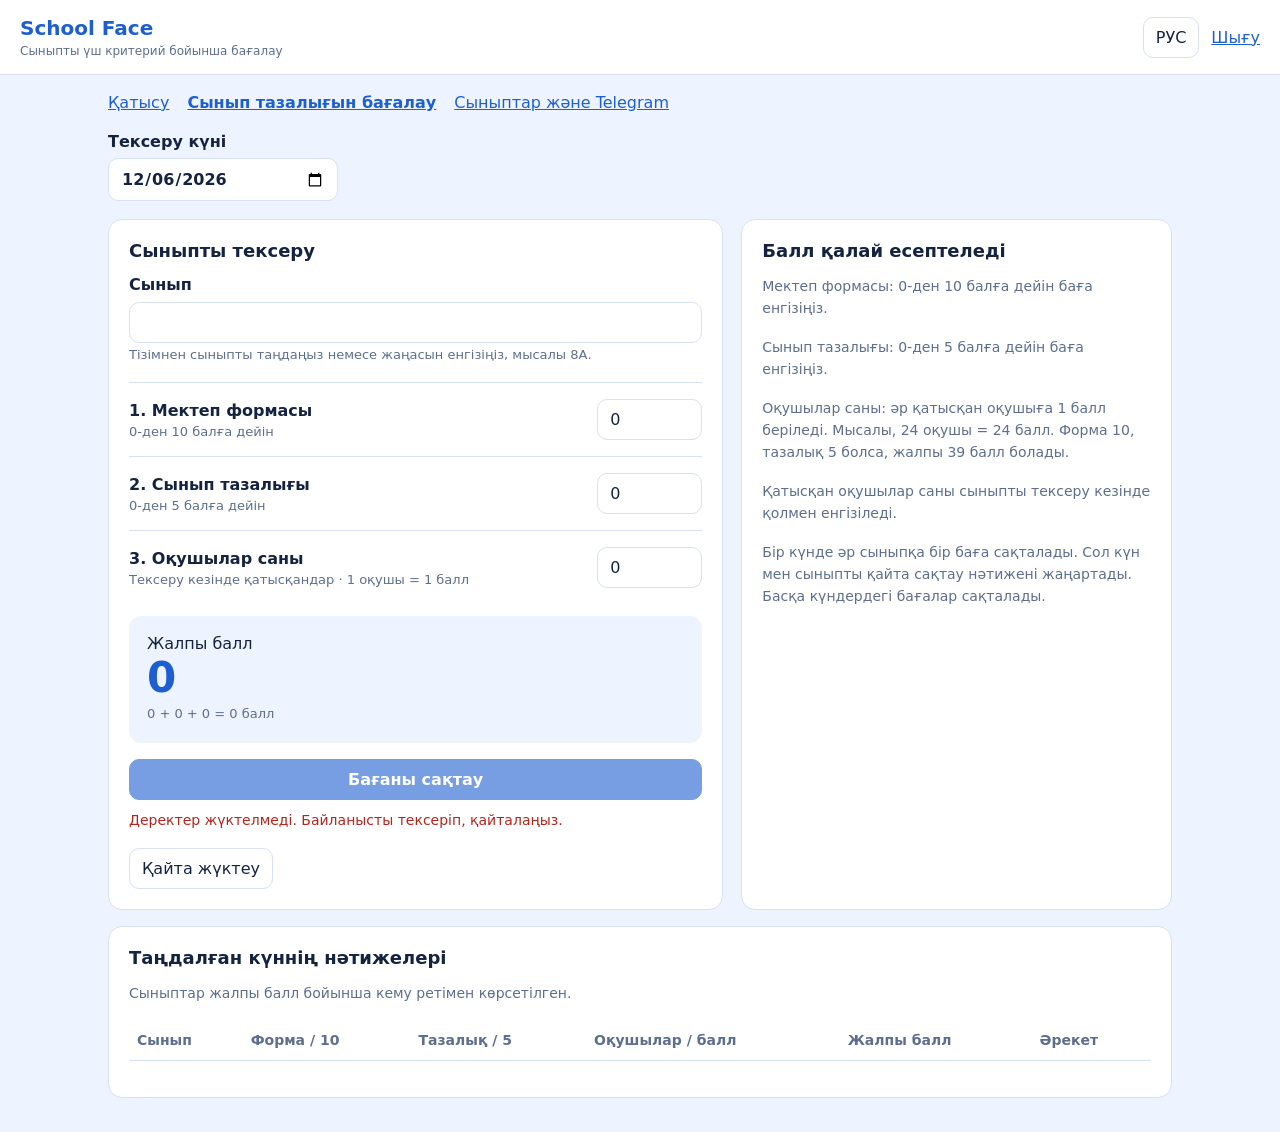
==== static/class-checks.html @ f8407c50 "Add files via upload" ====
<!doctype html>
<html lang="ru">
<head>
<meta charset="utf-8">
<meta name="viewport" content="width=device-width,initial-scale=1">
<title>School Face · Оценка класса</title>
<style>
:root{--bg:#eef4ff;--card:#fff;--ink:#14233f;--mute:#5d6f8c;--line:#d7e1f2;--blue:#1d5fd0;--good:#0b7a43;--bad:#b3261e}
@media(prefers-color-scheme:dark){:root{--bg:#0e1626;--card:#16223a;--ink:#e8eefb;--mute:#a6b6d1;--line:#344665;--blue:#8ab7ff;--good:#7ee2a8;--bad:#ff9c9c}}
*{box-sizing:border-box}body{margin:0;font-family:system-ui,Arial,sans-serif;background:var(--bg);color:var(--ink)}
header{display:flex;flex-wrap:wrap;gap:16px;align-items:center;justify-content:space-between;padding:16px 20px;background:var(--card);border-bottom:1px solid var(--line)}
h1{margin:0;font-size:20px;color:var(--blue)}h1 small{display:block;font-size:12px;color:var(--mute);font-weight:400;margin-top:4px}
main{max-width:1100px;margin:auto;padding:18px}nav{display:flex;gap:18px;flex-wrap:wrap;margin-bottom:20px}a{color:var(--blue)}[aria-current=page]{font-weight:700}
button,input{font:inherit}button{cursor:pointer}button:disabled{cursor:wait;opacity:.6}input,button{border:1px solid var(--line);border-radius:10px;padding:10px 12px;color:var(--ink);background:var(--card)}
input{width:100%}input:focus-visible,button:focus-visible,a:focus-visible{outline:3px solid var(--blue);outline-offset:3px}
.lang{margin-right:12px}.panel{background:var(--card);border:1px solid var(--line);border-radius:14px;padding:20px;margin-bottom:16px}
h2{font-size:18px;margin:0 0 14px}.muted,small{color:var(--mute)}.muted{font-size:14px;line-height:1.6;margin:8px 0 16px}
.date{display:block;max-width:230px;margin-bottom:18px}.date input{margin-top:7px}.grid{display:grid;grid-template-columns:minmax(0,1fr) minmax(240px,.7fr);gap:18px}
fieldset{padding:0;border:0;margin:0;min-width:0}label{display:block;font-weight:600}label small{display:block;font-weight:400;font-size:13px;margin-top:4px}
.class-label{margin-bottom:20px}.class-label input{margin-top:8px}.criterion{display:grid;grid-template-columns:1fr 105px;gap:14px;align-items:center;padding:16px 0;border-top:1px solid var(--line)}
.total{background:var(--bg);border-radius:12px;padding:18px;margin:12px 0 16px}.total output{display:block;font-size:42px;font-weight:750;color:var(--blue)}.total p{margin:4px 0;font-size:13px;color:var(--mute)}
.primary{background:#1d5fd0;color:#fff;border-color:#1d5fd0;width:100%;font-weight:600}.status{min-height:24px;margin:12px 0;color:var(--good);font-size:14px}.status.error{color:var(--bad)}
.wrap{overflow-x:auto}table{width:100%;border-collapse:collapse;white-space:nowrap}th,td{text-align:left;border-bottom:1px solid var(--line);padding:12px 8px;font-size:14px}th{font-weight:600;color:var(--mute)}td strong{color:var(--blue)}.edit{padding:6px 10px}
@media(max-width:700px){.grid{grid-template-columns:1fr}header{padding:14px}main{padding:14px}.panel{padding:16px}.criterion{grid-template-columns:1fr 85px}}
</style>
</head>
<body>
<header><h1>School Face<small data-t="subtitle"></small></h1><div><button id="lang" class="lang" type="button"></button><a href="/logout" data-t="logout"></a></div></header>
<main>
  <nav aria-label="School Face"><a href="/" data-t="attendance"></a><a href="/class-checks" aria-current="page" data-t="page"></a><a href="/classes" data-t="classes_page"></a></nav>
  <label class="date" for="date"><span data-t="date"></span><input id="date" type="date" required></label>
  <div class="grid">
    <section class="panel">
      <h2 data-t="assessment"></h2>
      <form id="check-form">
        <fieldset id="fields" disabled>
          <label class="class-label" for="group"><span data-t="class"></span><input id="group" list="groups" maxlength="60" required autocomplete="off"><datalist id="groups"></datalist><small data-t="class_hint"></small></label>
          <div class="criterion"><label for="uniform"><span data-t="uniform"></span><small data-t="uniform_hint"></small></label><input id="uniform" type="number" min="0" max="10" step="1" value="0" required></div>
          <div class="criterion"><label for="cleanliness"><span data-t="cleanliness"></span><small data-t="cleanliness_hint"></small></label><input id="cleanliness" type="number" min="0" max="5" step="1" value="0" required></div>
          <div class="criterion"><label for="students"><span data-t="students"></span><small data-t="students_hint"></small></label><input id="students" type="number" min="0" max="1000" step="1" value="0" required></div>
          <div class="total"><span data-t="total"></span><output id="total" for="uniform cleanliness students">0</output><p id="formula"></p></div>
          <button class="primary" id="save" type="submit" data-t="save"></button>
        </fieldset>
      </form>
      <p class="status" id="status" role="status" aria-live="polite"></p>
      <button id="retry" type="button" data-t="retry" hidden></button>
    </section>
    <aside class="panel">
      <h2 data-t="rules"></h2>
      <p class="muted" data-t="rule1"></p><p class="muted" data-t="rule2"></p><p class="muted" data-t="rule3"></p>
      <p class="muted" data-t="manual"></p><p class="muted" data-t="overwrite"></p>
    </aside>
  </div>
  <section class="panel">
    <h2 data-t="results"></h2><p class="muted" data-t="ranking"></p>
    <div class="wrap"><table><thead><tr><th data-t="class"></th><th data-t="uniform_short"></th><th data-t="cleanliness_short"></th><th data-t="students_short"></th><th data-t="total"></th><th data-t="action"></th></tr></thead><tbody id="results"></tbody></table></div>
    <p class="muted" id="empty"></p>
  </section>
</main>
<script>
const T = {
  ru: {
    classes_page:'Классы и Telegram', subtitle:'Оценка класса по трём критериям', logout:'Выйти', attendance:'Присутствие', page:'Оценка чистоты класса',
    date:'Дата проверки', assessment:'Проверка класса', class:'Класс', class_hint:'Выберите класс из списка или введите новый, например 8А.',
    uniform:'1. Школьная форма', uniform_hint:'От 0 до 10 баллов', cleanliness:'2. Чистота класса', cleanliness_hint:'От 0 до 5 баллов',
    students:'3. Количество учеников', students_hint:'Присутствуют на проверке · 1 ученик = 1 балл',
    total:'Итого баллов', save:'Сохранить оценку', rules:'Как начисляются баллы',
    rule1:'Школьная форма: введите оценку от 0 до 10 баллов.', rule2:'Чистота класса: введите оценку от 0 до 5 баллов.',
    rule3:'Количество учеников: за каждого присутствующего начисляется 1 балл. Например, 24 ученика = 24 балла. При форме 10 и чистоте 5 итог составит 39 баллов.',
    manual:'Количество присутствующих вводится вручную во время проверки класса.',
    overwrite:'Одна оценка на класс за день. Повторное сохранение того же класса и даты обновит результат. Оценки за другие даты сохраняются.',
    results:'Результаты за выбранный день', ranking:'Классы отсортированы по сумме баллов: от большей к меньшей.',
    uniform_short:'Форма / 10', cleanliness_short:'Чистота / 5', students_short:'Ученики / баллы', action:'Действие', edit:'Изменить',
    empty:'За этот день оценок пока нет.', loading:'Загрузка…', saving:'Сохранение…', saved:'Оценка сохранена.',
    editing:'Загружена сохранённая оценка. Можно изменить и сохранить.', error:'Не удалось загрузить данные. Проверьте соединение и повторите.',
    save_error:'Не удалось сохранить оценку. Проверьте значения и соединение. Введённые данные остались в форме.', retry:'Повторить загрузку',
    group_error:'Введите название класса.', other:'ҚАЗ', points:'баллов',
  },
  kk: {
    classes_page:'Сыныптар және Telegram', subtitle:'Сыныпты үш критерий бойынша бағалау', logout:'Шығу', attendance:'Қатысу', page:'Сынып тазалығын бағалау',
    date:'Тексеру күні', assessment:'Сыныпты тексеру', class:'Сынып', class_hint:'Тізімнен сыныпты таңдаңыз немесе жаңасын енгізіңіз, мысалы 8А.',
    uniform:'1. Мектеп формасы', uniform_hint:'0-ден 10 балға дейін', cleanliness:'2. Сынып тазалығы', cleanliness_hint:'0-ден 5 балға дейін',
    students:'3. Оқушылар саны', students_hint:'Тексеру кезінде қатысқандар · 1 оқушы = 1 балл',
    total:'Жалпы балл', save:'Бағаны сақтау', rules:'Балл қалай есептеледі',
    rule1:'Мектеп формасы: 0-ден 10 балға дейін баға енгізіңіз.', rule2:'Сынып тазалығы: 0-ден 5 балға дейін баға енгізіңіз.',
    rule3:'Оқушылар саны: әр қатысқан оқушыға 1 балл беріледі. Мысалы, 24 оқушы = 24 балл. Форма 10, тазалық 5 болса, жалпы 39 балл болады.',
    manual:'Қатысқан оқушылар саны сыныпты тексеру кезінде қолмен енгізіледі.',
    overwrite:'Бір күнде әр сыныпқа бір баға сақталады. Сол күн мен сыныпты қайта сақтау нәтижені жаңартады. Басқа күндердегі бағалар сақталады.',
    results:'Таңдалған күннің нәтижелері', ranking:'Сыныптар жалпы балл бойынша кему ретімен көрсетілген.',
    uniform_short:'Форма / 10', cleanliness_short:'Тазалық / 5', students_short:'Оқушылар / балл', action:'Әрекет', edit:'Өзгерту',
    empty:'Бұл күнге әлі баға қойылмаған.', loading:'Жүктелуде…', saving:'Сақталуда…', saved:'Баға сақталды.',
    editing:'Сақталған баға жүктелді. Өзгертіп, қайта сақтауға болады.', error:'Деректер жүктелмеді. Байланысты тексеріп, қайталаңыз.',
    save_error:'Баға сақталмады. Мәндер мен байланысты тексеріңіз. Енгізілген деректер формада қалды.', retry:'Қайта жүктеу',
    group_error:'Сынып атауын енгізіңіз.', other:'РУС', points:'балл',
  }
};
const $ = id => document.getElementById(id);
let lang = 'kk', data = null, loadedDay = null, requestId = 0, message = '', messageError = false;
try { lang = localStorage.getItem('lang') === 'ru' ? 'ru' : 'kk'; } catch(e) {}
const t = key => T[lang][key];
function status(key, error=false) { message=key; messageError=error; $('status').textContent=key ? t(key) : ''; $('status').className='status'+(error?' error':''); }
function total() {
  const values = ['uniform','cleanliness','students'].map(id => Number($(id).value) || 0);
  $('total').value = values.reduce((a,b) => a+b,0);
  $('formula').textContent = values.join(' + ') + ' = ' + $('total').value + ' ' + t('points');
}
function cell(text) { const n=document.createElement('td'); n.textContent=text; return n; }
function renderResults() {
  $('results').replaceChildren();
  if (!data) { $('empty').textContent=''; return; }
  $('empty').textContent = data.checks.length ? '' : t('empty');
  data.checks.forEach(row => {
    const tr=document.createElement('tr'), score=cell(''), strong=document.createElement('strong');
    strong.textContent=row.total_score; score.append(strong);
    const action=cell(''), button=document.createElement('button'); button.type='button'; button.className='edit'; button.textContent=t('edit');
    button.addEventListener('click', () => { $('group').value=row.group_name; fill(row); status('editing'); $('group').focus(); });
    action.append(button);
    tr.append(cell(row.group_name),cell(row.uniform_score),cell(row.cleanliness_score),cell(row.student_count),score,action); $('results').append(tr);
  });
}
function applyLang() {
  document.documentElement.lang=lang; document.title='School Face · '+t('page');
  document.querySelectorAll('[data-t]').forEach(n => n.textContent=t(n.dataset.t));
  $('lang').textContent=t('other'); total(); renderResults(); status(message,messageError);
}
function fill(row) {
  $('uniform').value=row ? row.uniform_score : 0;
  $('cleanliness').value=row ? row.cleanliness_score : 0;
  $('students').value=row ? row.student_count : 0; total();
}
function selectGroup() {
  const row = data && data.checks.find(r => r.group_name === $('group').value.trim());
  fill(row); status(row ? 'editing' : '');
}
async function load() {
  const id=++requestId, day=$('date').value;
  loadedDay=null; data=null; $('fields').disabled=true; $('retry').hidden=true; renderResults(); status('loading');
  try {
    const r=await fetch('/api/class-checks?date='+encodeURIComponent(day),{cache:'no-store'});
    if (id!==requestId) return false;
    if (r.status===401) { location.href='/login'; return false; }
    if (!r.ok) throw Error('load');
    const result=await r.json(); if (id!==requestId) return false;
    data=result; loadedDay=day;
    $('groups').replaceChildren(...data.groups.map(g => new Option(g,g)));
    selectGroup(); renderResults(); $('fields').disabled=false; return true;
  } catch(e) {
    if(id===requestId) { status('error',true); $('retry').hidden=false; }
    return false;
  }
}
$('check-form').addEventListener('submit', async event => {
  event.preventDefault();
  if (!data || loadedDay!==$('date').value || !$('check-form').reportValidity()) return;
  if (!$('group').value.trim()) { status('group_error',true); $('group').focus(); return; }
  const payload={date:loadedDay,group:$('group').value.trim(),uniform_score:Number($('uniform').value),cleanliness_score:Number($('cleanliness').value),student_count:Number($('students').value)};
  $('fields').disabled=true; $('date').disabled=true; $('lang').disabled=true;
  document.querySelectorAll('.edit').forEach(n=>n.disabled=true); status('saving');
  try {
    const r=await fetch('/api/class-checks',{method:'POST',headers:{'Content-Type':'application/json','X-CSRF-Token':data.csrf_token},body:JSON.stringify(payload)});
    if(r.status===401) { location.href='/login'; return; }
    if(!r.ok) throw Error('save');
    // Keep the saved result visible even if a subsequent connection fails.
    const saved=await r.json();
    const row={day:payload.date,group_name:payload.group,uniform_score:payload.uniform_score,cleanliness_score:payload.cleanliness_score,student_count:payload.student_count,total_score:saved.total_score};
    data.checks=data.checks.filter(r=>r.group_name!==row.group_name); data.checks.push(row);
    data.checks.sort((a,b)=>b.total_score-a.total_score || a.group_name.localeCompare(b.group_name));
    if(!data.groups.includes(row.group_name)) { data.groups.push(row.group_name); $('groups').append(new Option(row.group_name,row.group_name)); }
    renderResults(); status('saved');
  } catch(e) { status('save_error',true); }
  finally { $('fields').disabled=false; $('date').disabled=false; $('lang').disabled=false; document.querySelectorAll('.edit').forEach(n=>n.disabled=false); }
});
['uniform','cleanliness','students'].forEach(id=>$(id).addEventListener('input',()=>{total();status('');}));
$('group').addEventListener('change',selectGroup);
$('date').addEventListener('change',load); $('retry').addEventListener('click',load);
$('lang').addEventListener('click',()=>{lang=lang==='ru'?'kk':'ru';try {localStorage.setItem('lang',lang);} catch(e) {} applyLang();});
$('date').value=new Date(Date.now()+5*3600e3).toISOString().slice(0,10);
applyLang(); load();
</script>
</body>
</html>
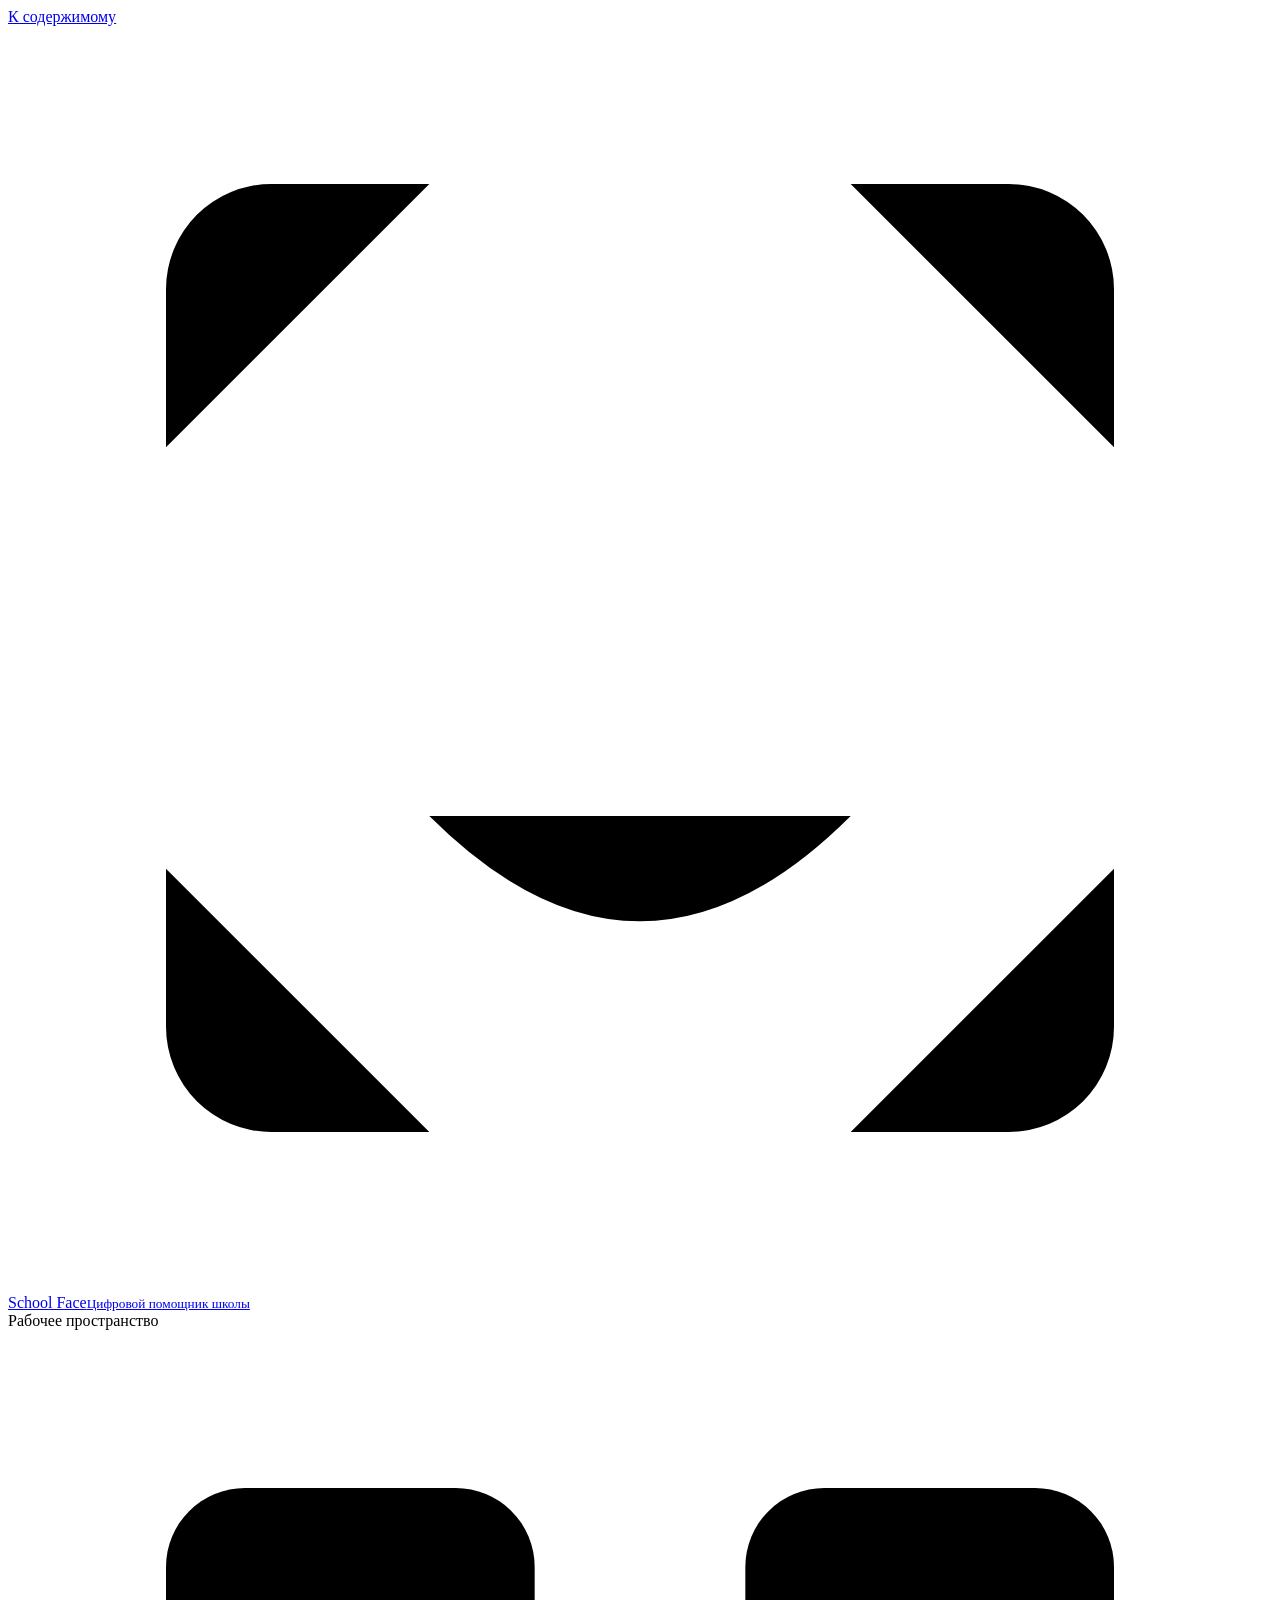
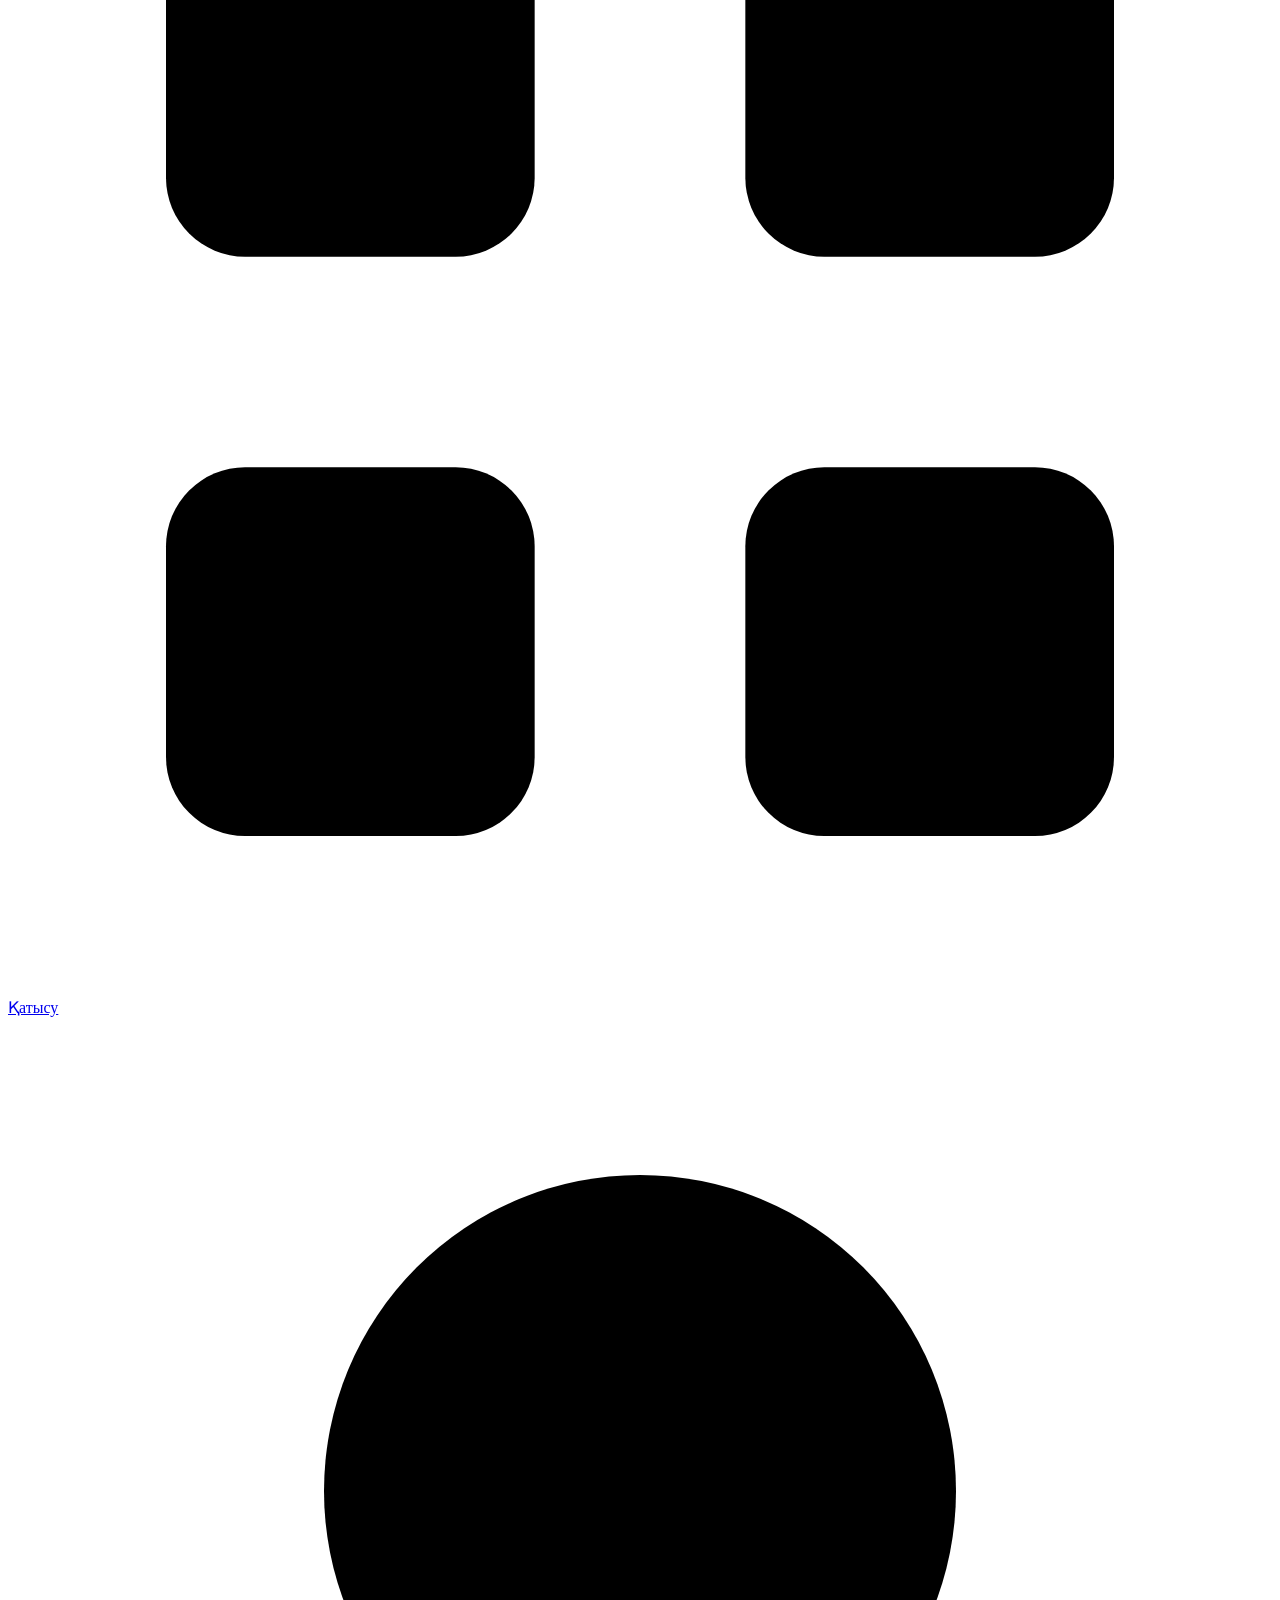
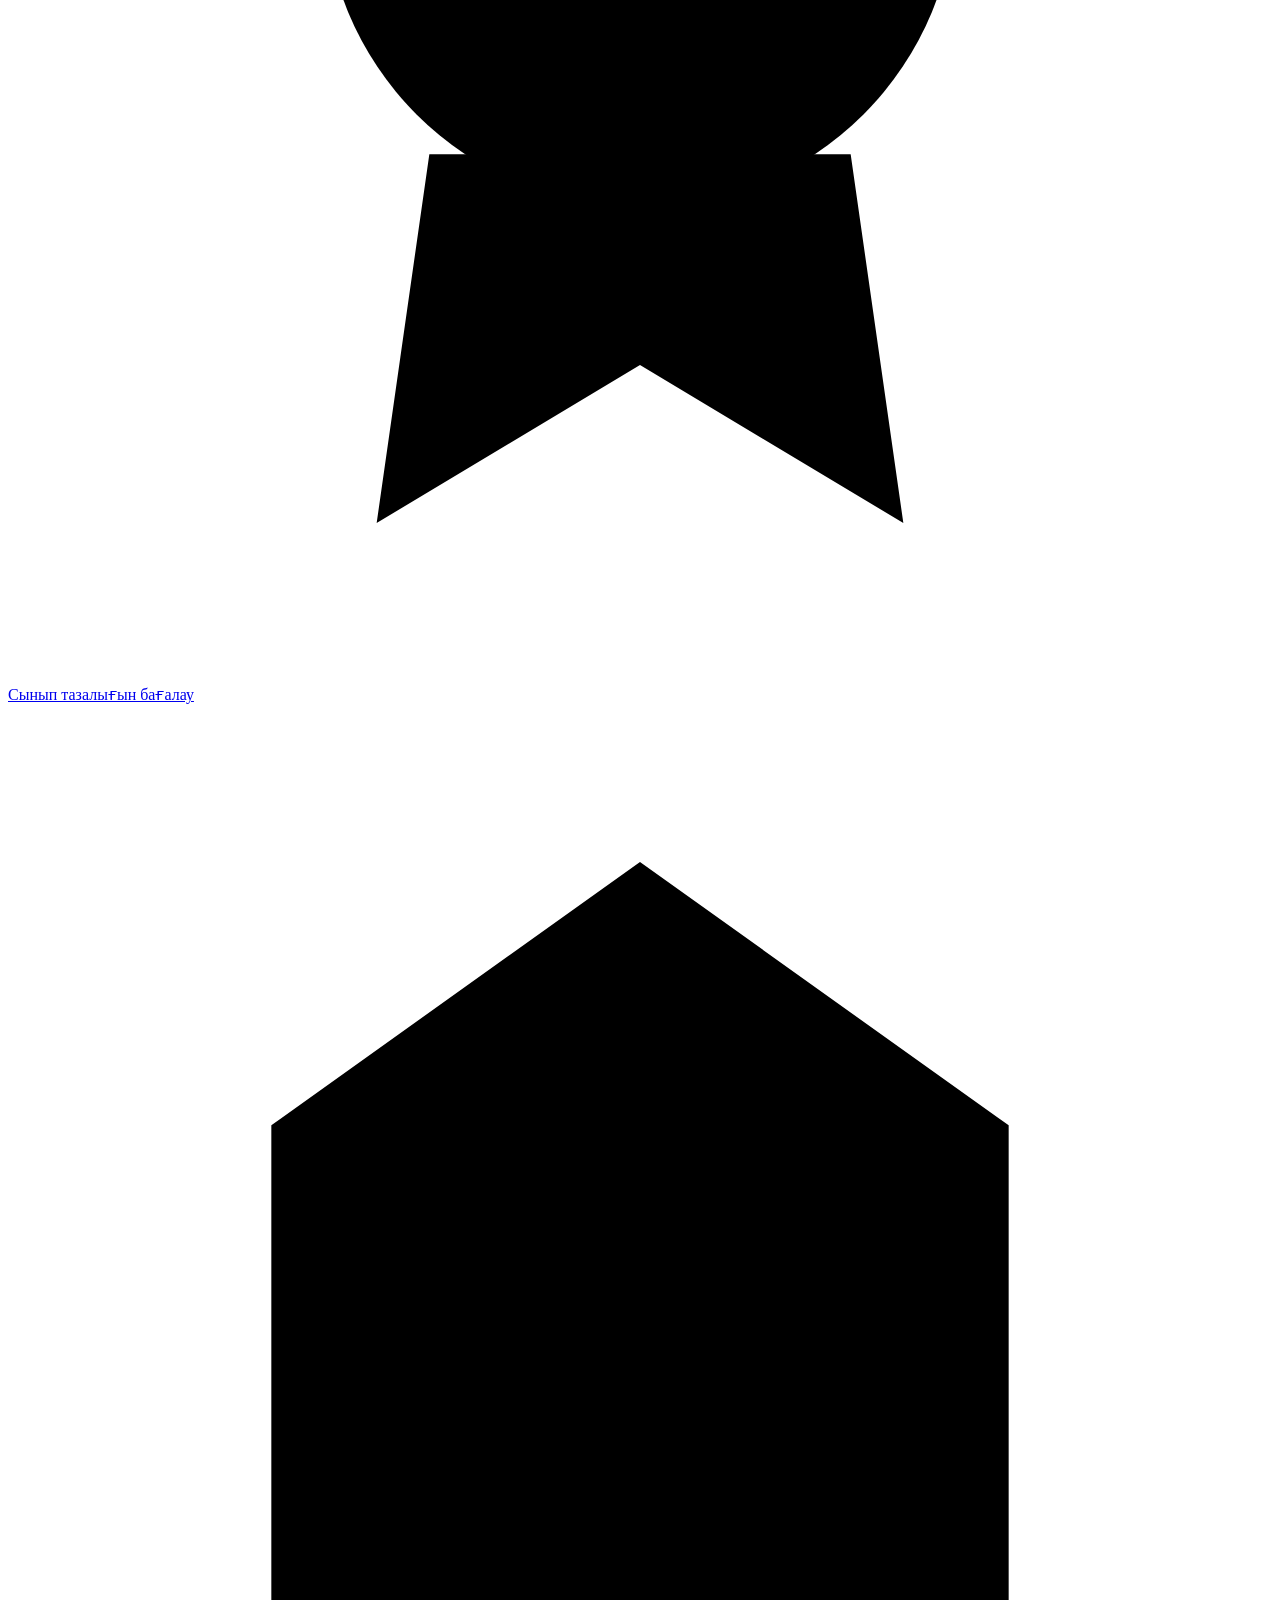
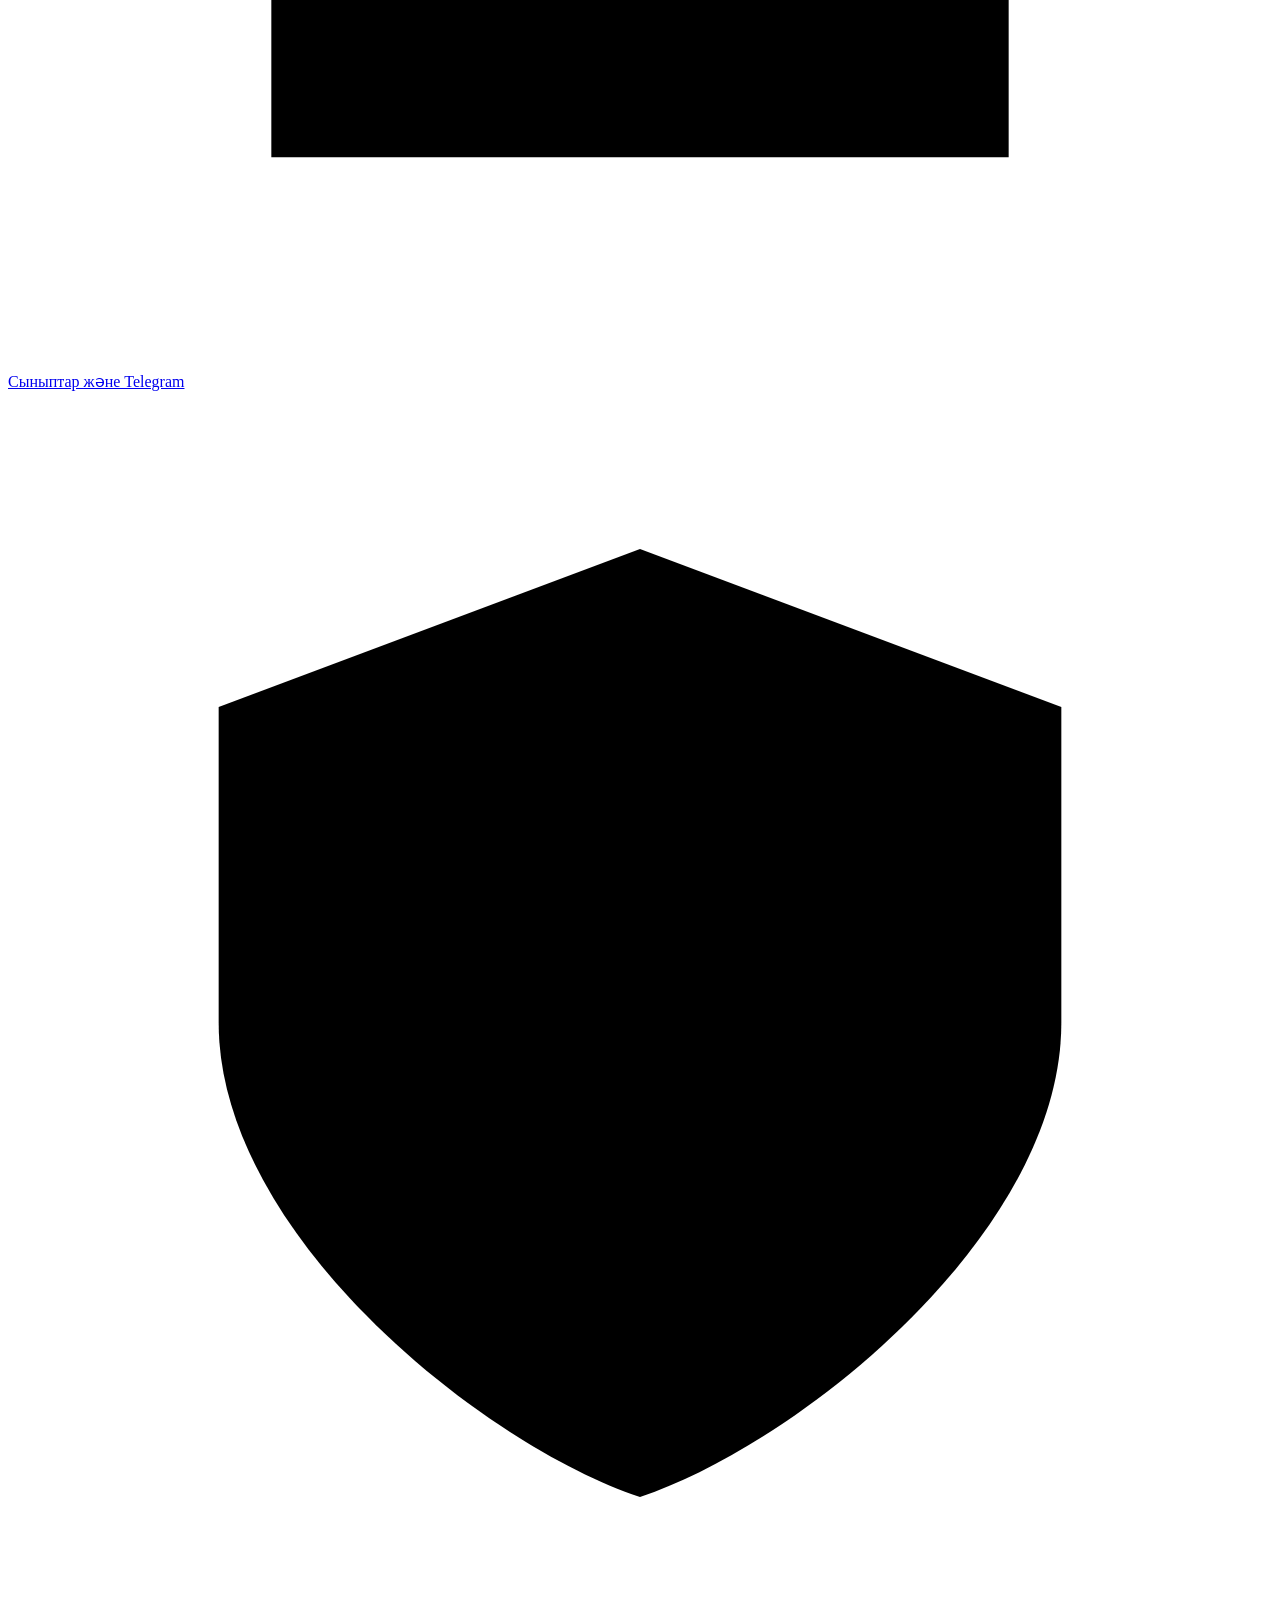
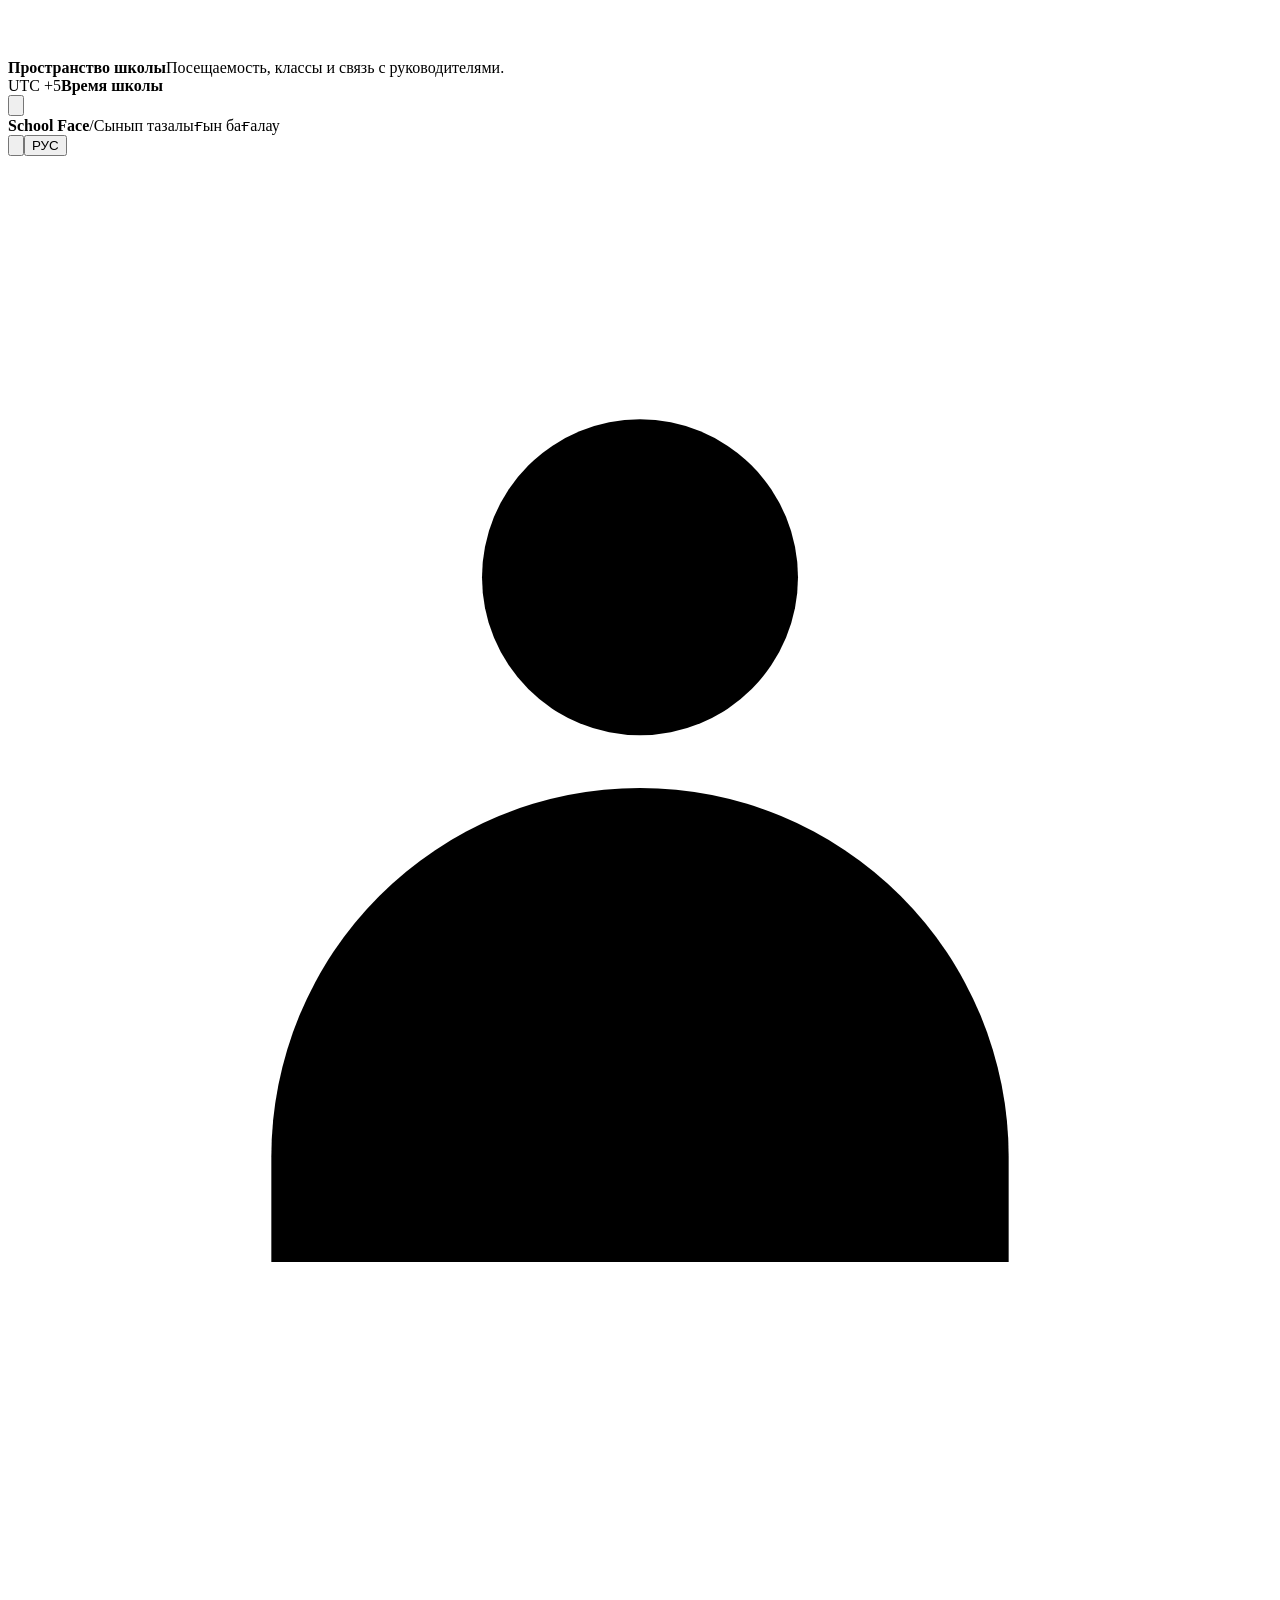
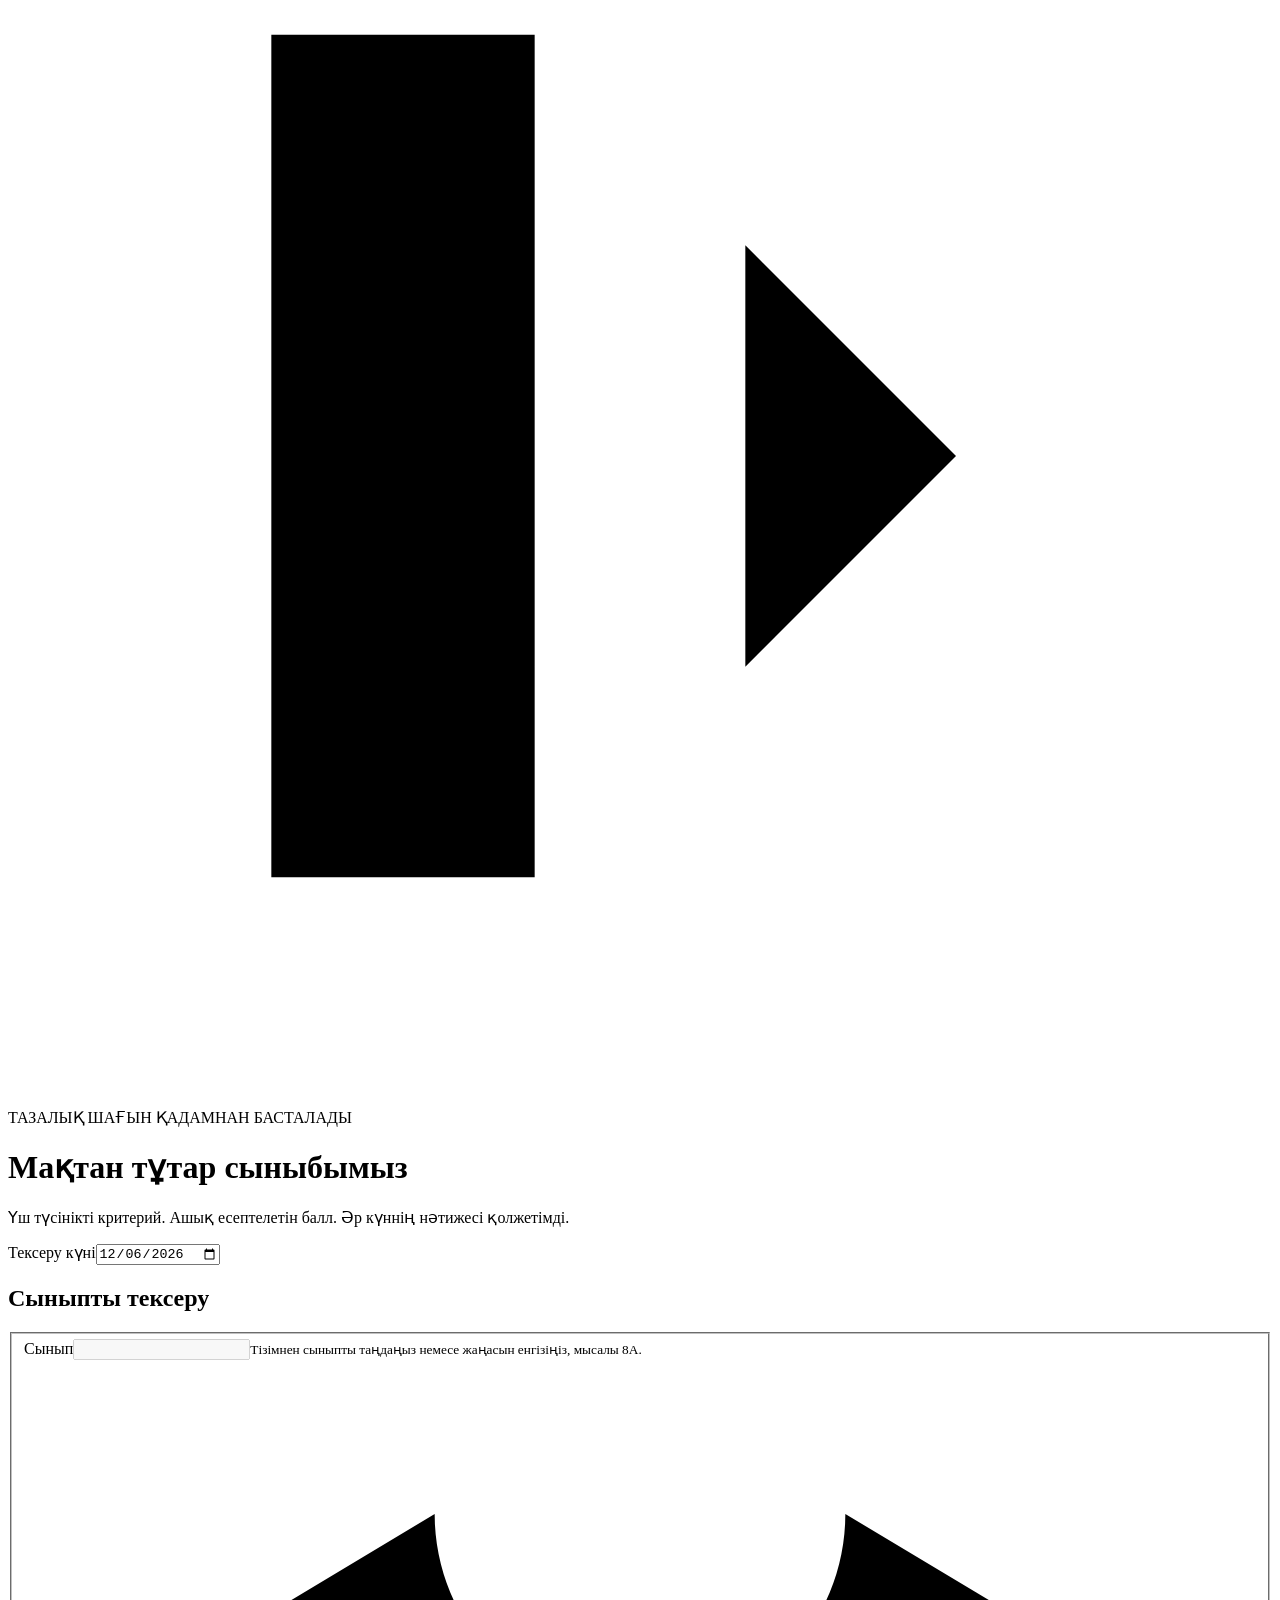
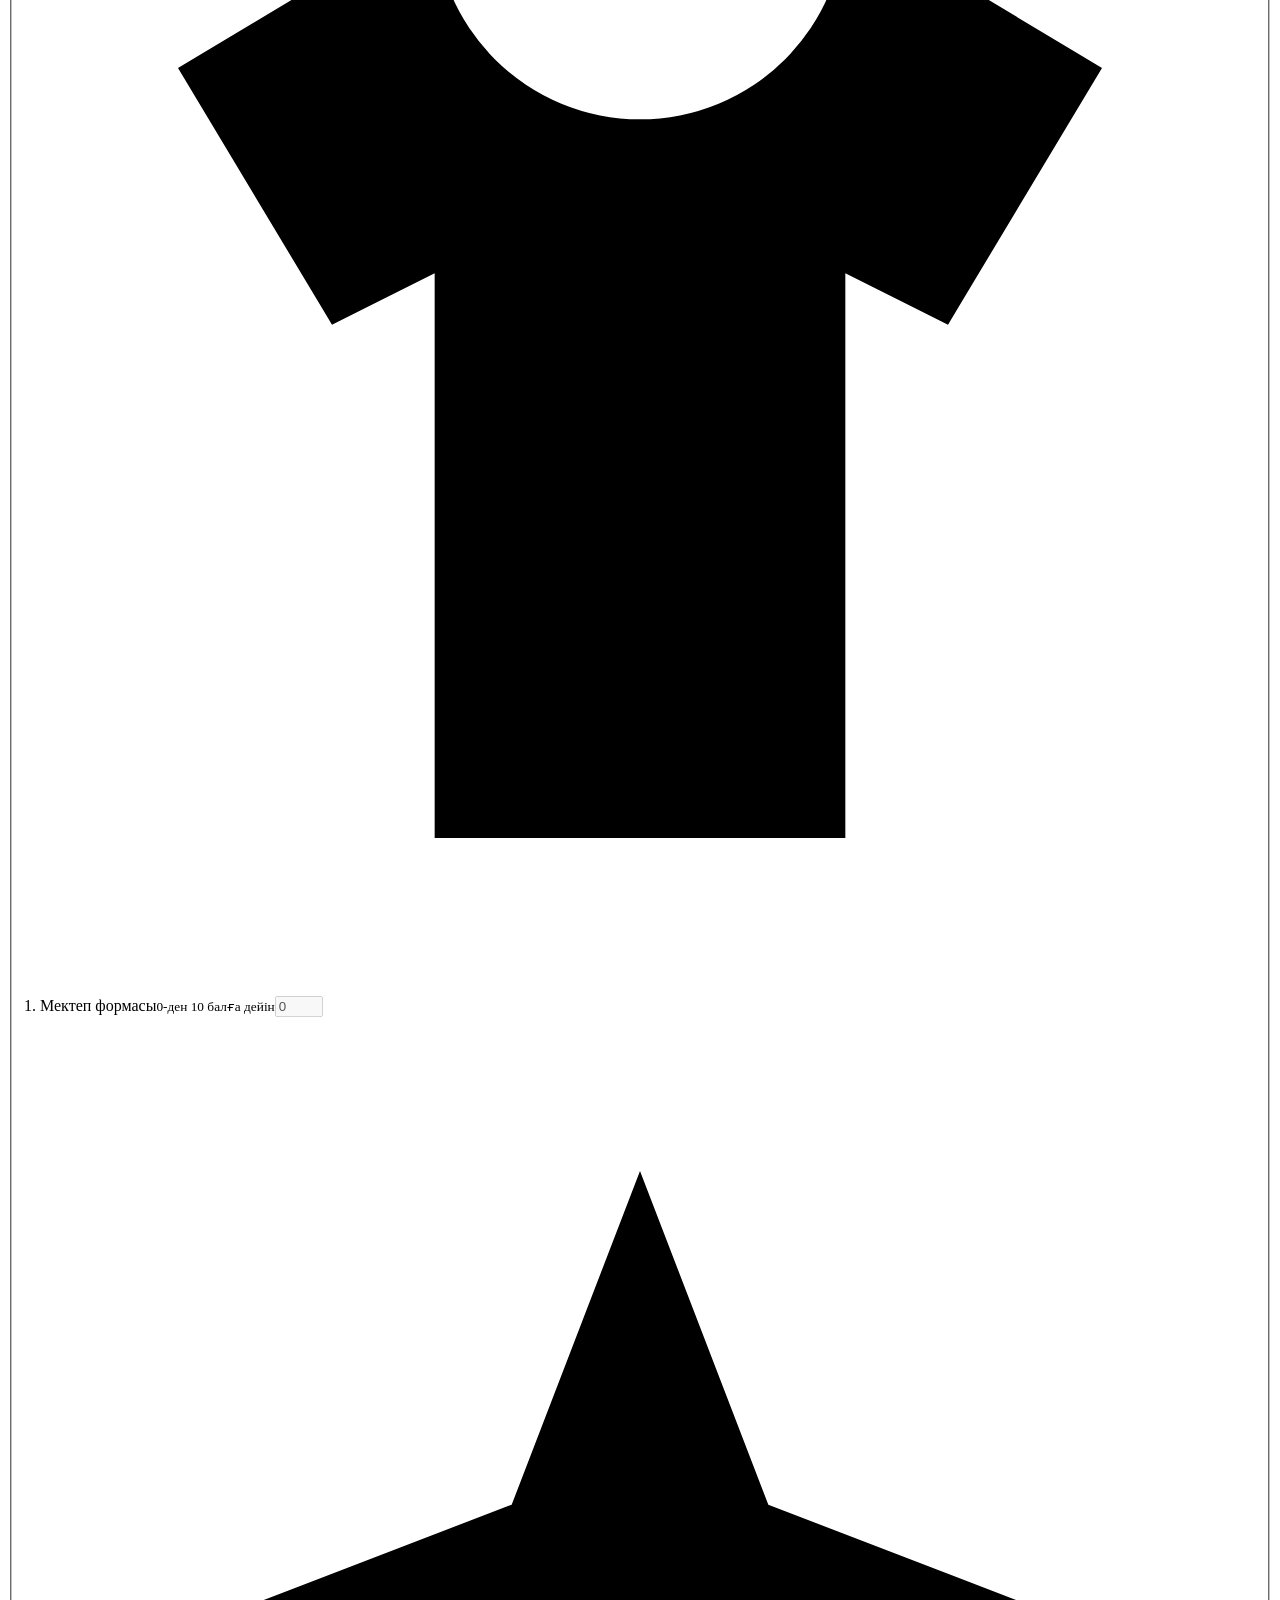
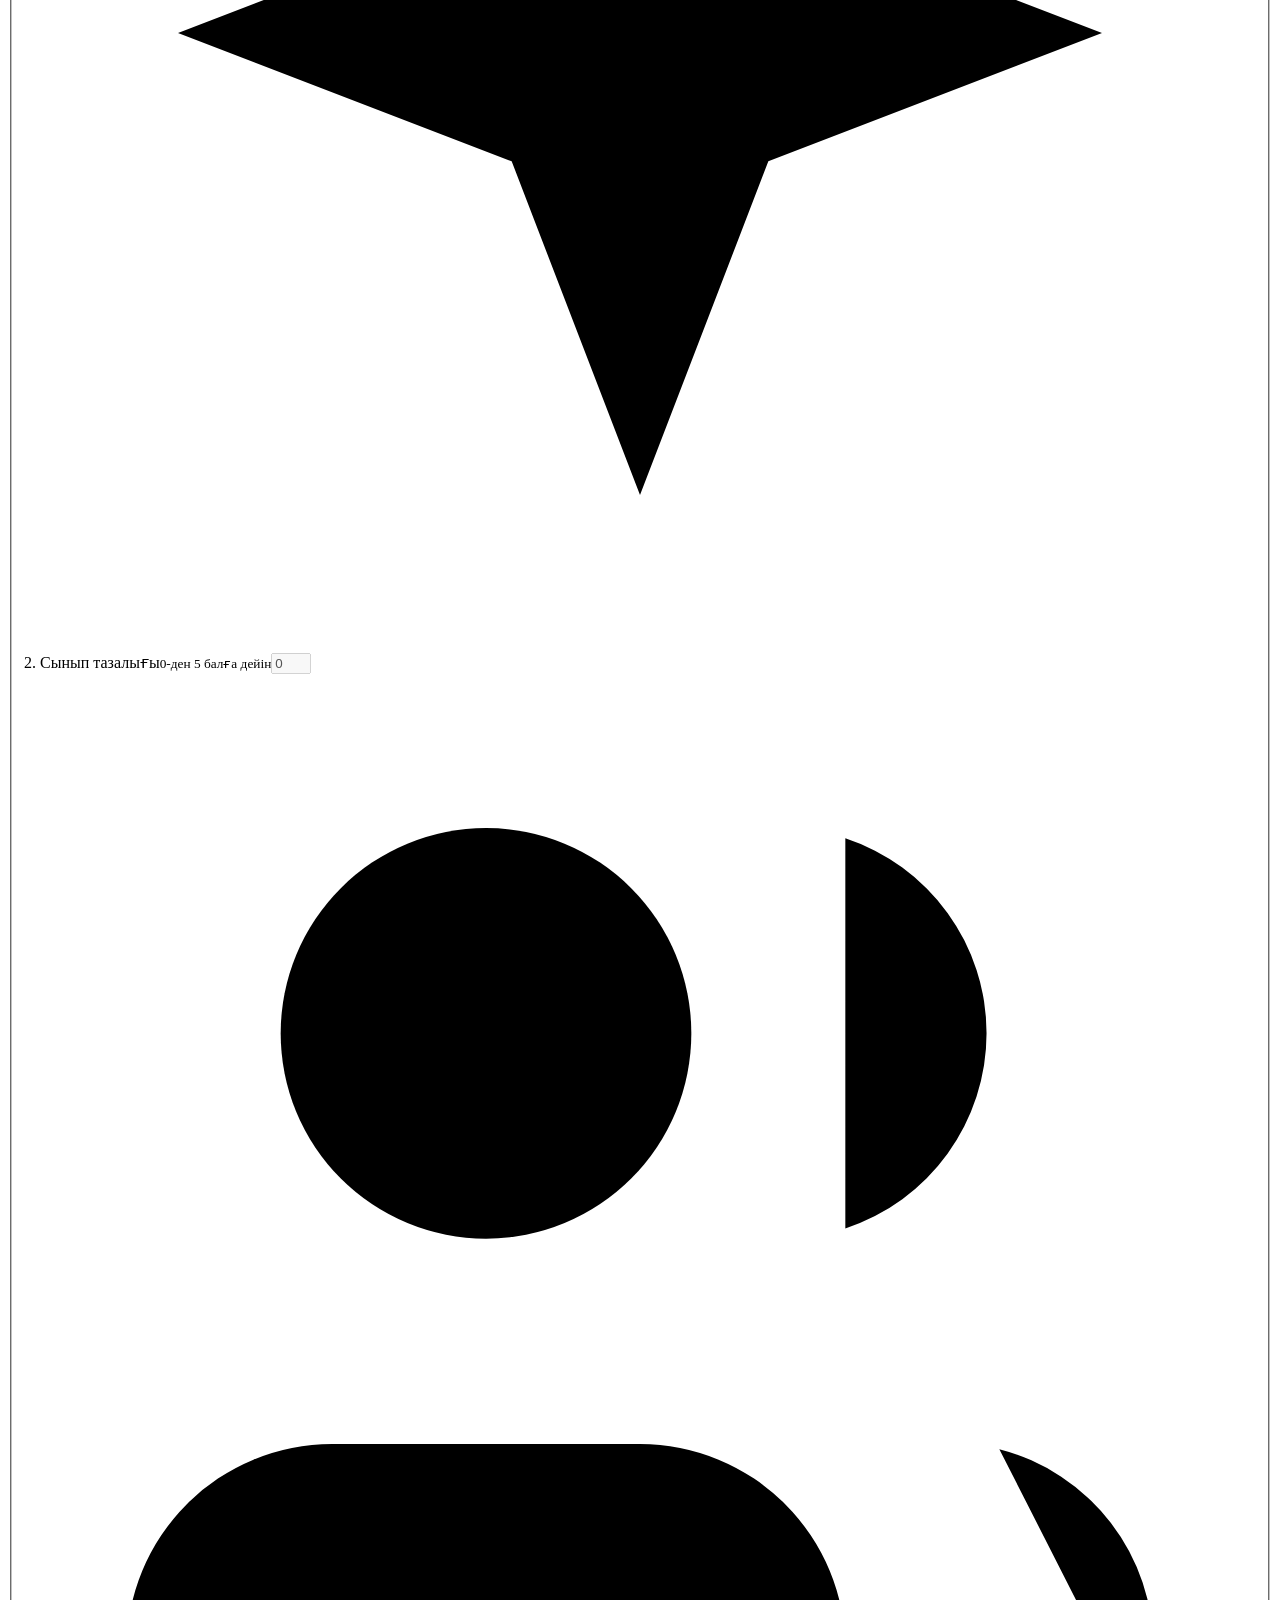
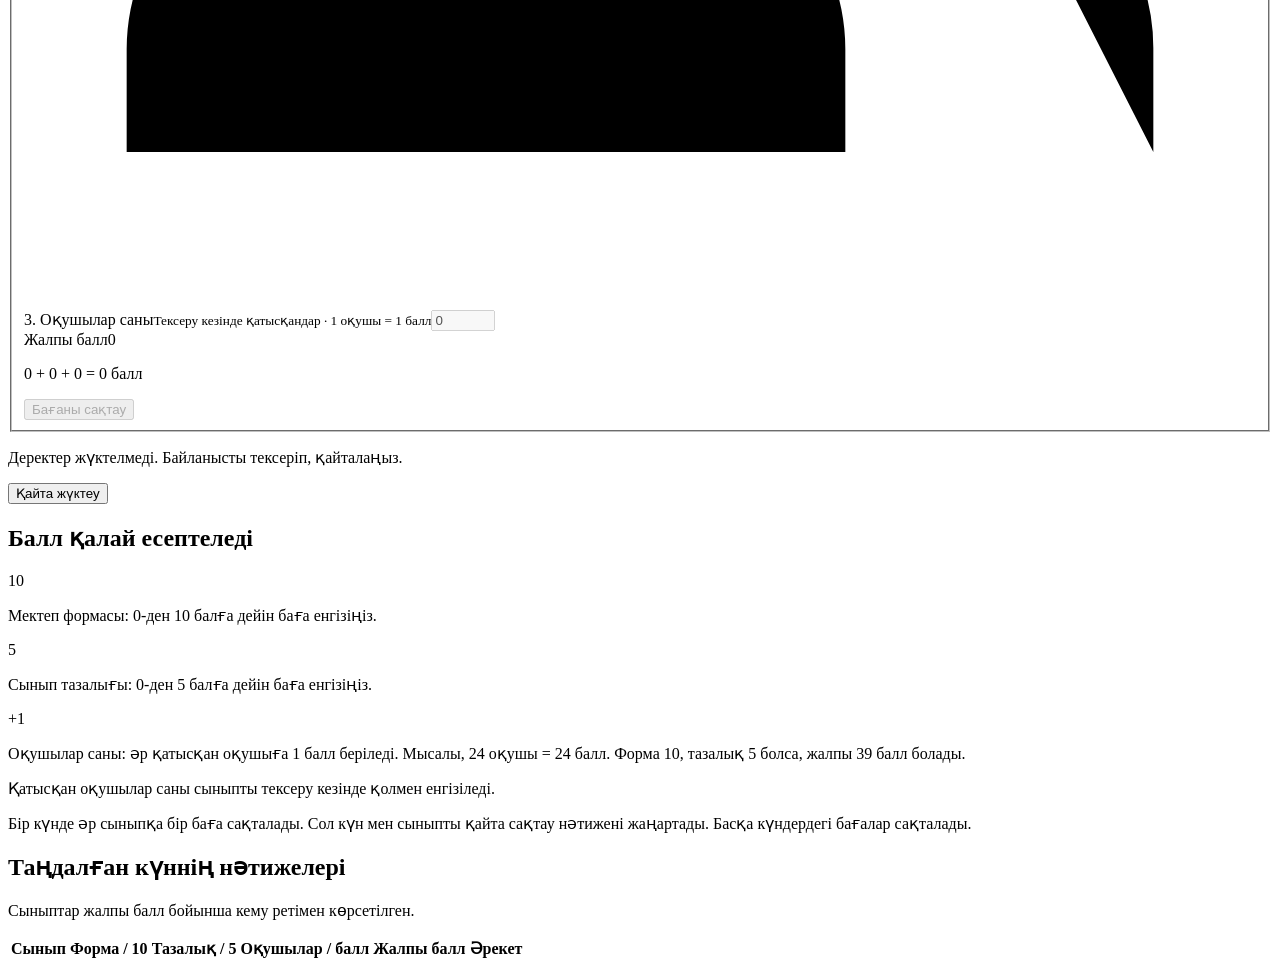
==== commit e5e29051: "Add files via upload" ====
--- a/static/class-checks.html
+++ b/static/class-checks.html
@@ -4,40 +4,19 @@
 <meta charset="utf-8">
 <meta name="viewport" content="width=device-width,initial-scale=1">
 <title>School Face · Оценка класса</title>
-<style>
-:root{--bg:#eef4ff;--card:#fff;--ink:#14233f;--mute:#5d6f8c;--line:#d7e1f2;--blue:#1d5fd0;--good:#0b7a43;--bad:#b3261e}
-@media(prefers-color-scheme:dark){:root{--bg:#0e1626;--card:#16223a;--ink:#e8eefb;--mute:#a6b6d1;--line:#344665;--blue:#8ab7ff;--good:#7ee2a8;--bad:#ff9c9c}}
-*{box-sizing:border-box}body{margin:0;font-family:system-ui,Arial,sans-serif;background:var(--bg);color:var(--ink)}
-header{display:flex;flex-wrap:wrap;gap:16px;align-items:center;justify-content:space-between;padding:16px 20px;background:var(--card);border-bottom:1px solid var(--line)}
-h1{margin:0;font-size:20px;color:var(--blue)}h1 small{display:block;font-size:12px;color:var(--mute);font-weight:400;margin-top:4px}
-main{max-width:1100px;margin:auto;padding:18px}nav{display:flex;gap:18px;flex-wrap:wrap;margin-bottom:20px}a{color:var(--blue)}[aria-current=page]{font-weight:700}
-button,input{font:inherit}button{cursor:pointer}button:disabled{cursor:wait;opacity:.6}input,button{border:1px solid var(--line);border-radius:10px;padding:10px 12px;color:var(--ink);background:var(--card)}
-input{width:100%}input:focus-visible,button:focus-visible,a:focus-visible{outline:3px solid var(--blue);outline-offset:3px}
-.lang{margin-right:12px}.panel{background:var(--card);border:1px solid var(--line);border-radius:14px;padding:20px;margin-bottom:16px}
-h2{font-size:18px;margin:0 0 14px}.muted,small{color:var(--mute)}.muted{font-size:14px;line-height:1.6;margin:8px 0 16px}
-.date{display:block;max-width:230px;margin-bottom:18px}.date input{margin-top:7px}.grid{display:grid;grid-template-columns:minmax(0,1fr) minmax(240px,.7fr);gap:18px}
-fieldset{padding:0;border:0;margin:0;min-width:0}label{display:block;font-weight:600}label small{display:block;font-weight:400;font-size:13px;margin-top:4px}
-.class-label{margin-bottom:20px}.class-label input{margin-top:8px}.criterion{display:grid;grid-template-columns:1fr 105px;gap:14px;align-items:center;padding:16px 0;border-top:1px solid var(--line)}
-.total{background:var(--bg);border-radius:12px;padding:18px;margin:12px 0 16px}.total output{display:block;font-size:42px;font-weight:750;color:var(--blue)}.total p{margin:4px 0;font-size:13px;color:var(--mute)}
-.primary{background:#1d5fd0;color:#fff;border-color:#1d5fd0;width:100%;font-weight:600}.status{min-height:24px;margin:12px 0;color:var(--good);font-size:14px}.status.error{color:var(--bad)}
-.wrap{overflow-x:auto}table{width:100%;border-collapse:collapse;white-space:nowrap}th,td{text-align:left;border-bottom:1px solid var(--line);padding:12px 8px;font-size:14px}th{font-weight:600;color:var(--mute)}td strong{color:var(--blue)}.edit{padding:6px 10px}
-@media(max-width:700px){.grid{grid-template-columns:1fr}header{padding:14px}main{padding:14px}.panel{padding:16px}.criterion{grid-template-columns:1fr 85px}}
-</style>
+<link rel="stylesheet" href="/assets/app.css"><link rel="icon" href="/assets/favicon.svg" type="image/svg+xml"><script src="/assets/ui.js" defer></script>
 </head>
-<body>
-<header><h1>School Face<small data-t="subtitle"></small></h1><div><button id="lang" class="lang" type="button"></button><a href="/logout" data-t="logout"></a></div></header>
-<main>
-  <nav aria-label="School Face"><a href="/" data-t="attendance"></a><a href="/class-checks" aria-current="page" data-t="page"></a><a href="/classes" data-t="classes_page"></a></nav>
-  <label class="date" for="date"><span data-t="date"></span><input id="date" type="date" required></label>
+<body class="score-page">
+<a class="skip-link" href="#content" data-ui="skip">К содержимому</a><aside id="sidebar" class="sidebar"><a class="brand" href="/" aria-label="School Face"><span class="brand-mark"><svg class="icon" viewBox="0 0 24 24" aria-hidden="true"><path d="M8 3H5a2 2 0 0 0-2 2v3m13-5h3a2 2 0 0 1 2 2v3M3 16v3a2 2 0 0 0 2 2h3m8 0h3a2 2 0 0 0 2-2v-3"/><path d="M8 9v2m8-2v2m-8 4q4 4 8 0"/></svg></span><span>School Face<small data-ui="brand">Цифровой помощник школы</small></span></a><div class="nav-caption" data-ui="nav">Рабочее пространство</div><nav aria-label="School Face"><a href="/"><svg class="icon" viewBox="0 0 24 24" aria-hidden="true"><rect x="3" y="3" width="7" height="7" rx="1.5"/><rect x="14" y="3" width="7" height="7" rx="1.5"/><rect x="3" y="14" width="7" height="7" rx="1.5"/><rect x="14" y="14" width="7" height="7" rx="1.5"/></svg><span data-t="attendance"></span></a><a href="/class-checks" aria-current="page"><svg class="icon" viewBox="0 0 24 24" aria-hidden="true"><circle cx="12" cy="9" r="6"/><path d="m8 14-1 7 5-3 5 3-1-7m-6-7 2 2 3-3"/></svg><span data-t="page"></span></a><a href="/classes"><svg class="icon" viewBox="0 0 24 24" aria-hidden="true"><path d="M3 20h18M5 20V8l7-5 7 5v12M9 20v-5h6v5M9 9h.01M15 9h.01M9 12h.01M15 12h.01"/></svg><span data-t="classes_page"></span></a></nav><div class="sidebar-footer"><div class="sidebar-note"><svg class="icon" viewBox="0 0 24 24" aria-hidden="true"><path d="m12 3 8 3v6c0 4-5 8-8 9-3-1-8-5-8-9V6l8-3Z"/><path d="m8 12 3 3 5-6"/></svg><b data-ui="private">Пространство школы</b><span data-ui="privateHint">Посещаемость, классы и связь с руководителями.</span></div><div class="timezone"><span>UTC +5</span><b data-ui="timezone">Время школы</b></div></div></aside><div class="sidebar-backdrop" id="sidebar-backdrop"></div><header class="topbar"><button id="menu-toggle" class="icon-button mobile-menu" type="button" aria-expanded="false" aria-controls="sidebar" data-ui-label="menu"><svg class="icon" viewBox="0 0 24 24" aria-hidden="true"><path d="M4 6h16M4 12h16M4 18h16"/></svg></button><div class="breadcrumb"><strong>School Face</strong><span class="divider">/</span><span data-t="page"></span></div><div class="top-actions"><button id="theme-toggle" class="icon-button" type="button" aria-label="Тёмная тема"><svg class="icon" viewBox="0 0 24 24" aria-hidden="true"><path d="M20 14a8 8 0 0 1-10-10 8 8 0 1 0 10 10Z"/></svg></button><button class="lang" id="lang" type="button" aria-label="Русский / Қазақша"></button><span class="user-avatar" aria-hidden="true"><svg class="icon" viewBox="0 0 24 24" aria-hidden="true"><circle cx="12" cy="8" r="3"/><path d="M5 21v-2a7 7 0 0 1 14 0v2"/></svg></span><a href="/logout" class="logout" data-ui-label="logout"><svg class="icon" viewBox="0 0 24 24" aria-hidden="true"><path d="M10 4H5v16h5m4-12 4 4-4 4m-5-4h11"/></svg></a></div></header><main id="content"><div class="page-heading"><div><p class="eyebrow" data-t="eyebrow"></p><h1 data-t="heading"></h1><p class="description" data-t="description"></p></div></div>  <label class="date" for="date"><span data-t="date"></span><input id="date" type="date" required></label>
   <div class="grid">
     <section class="panel">
       <h2 data-t="assessment"></h2>
       <form id="check-form">
         <fieldset id="fields" disabled>
           <label class="class-label" for="group"><span data-t="class"></span><input id="group" list="groups" maxlength="60" required autocomplete="off"><datalist id="groups"></datalist><small data-t="class_hint"></small></label>
-          <div class="criterion"><label for="uniform"><span data-t="uniform"></span><small data-t="uniform_hint"></small></label><input id="uniform" type="number" min="0" max="10" step="1" value="0" required></div>
-          <div class="criterion"><label for="cleanliness"><span data-t="cleanliness"></span><small data-t="cleanliness_hint"></small></label><input id="cleanliness" type="number" min="0" max="5" step="1" value="0" required></div>
-          <div class="criterion"><label for="students"><span data-t="students"></span><small data-t="students_hint"></small></label><input id="students" type="number" min="0" max="1000" step="1" value="0" required></div>
+          <div class="criterion"><span class="criterion-icon"><svg class="icon" viewBox="0 0 24 24" aria-hidden="true"><path d="m8 3-5 3 3 5 2-1v11h8V10l2 1 3-5-5-3a4 4 0 0 1-8 0Z"/></svg></span><label for="uniform"><span data-t="uniform"></span><small data-t="uniform_hint"></small></label><input id="uniform" type="number" min="0" max="10" step="1" value="0" required></div>
+          <div class="criterion"><span class="criterion-icon"><svg class="icon" viewBox="0 0 24 24" aria-hidden="true"><path d="m12 3 2.5 6.5L21 12l-6.5 2.5L12 21l-2.5-6.5L3 12l6.5-2.5L12 3Zm7-1v4m-2-2h4M3 18v4m-2-2h4"/></svg></span><label for="cleanliness"><span data-t="cleanliness"></span><small data-t="cleanliness_hint"></small></label><input id="cleanliness" type="number" min="0" max="5" step="1" value="0" required></div>
+          <div class="criterion"><span class="criterion-icon"><svg class="icon" viewBox="0 0 24 24" aria-hidden="true"><path d="M16 21v-2a4 4 0 0 0-4-4H6a4 4 0 0 0-4 4v2m20 0v-2a4 4 0 0 0-3-3.9M16 3.2a4 4 0 0 1 0 7.6"/><circle cx="9" cy="7" r="4"/></svg></span><label for="students"><span data-t="students"></span><small data-t="students_hint"></small></label><input id="students" type="number" min="0" max="1000" step="1" value="0" required></div>
           <div class="total"><span data-t="total"></span><output id="total" for="uniform cleanliness students">0</output><p id="formula"></p></div>
           <button class="primary" id="save" type="submit" data-t="save"></button>
         </fieldset>
@@ -45,21 +24,22 @@
       <p class="status" id="status" role="status" aria-live="polite"></p>
       <button id="retry" type="button" data-t="retry" hidden></button>
     </section>
-    <aside class="panel">
+    <aside class="panel rule-panel">
       <h2 data-t="rules"></h2>
-      <p class="muted" data-t="rule1"></p><p class="muted" data-t="rule2"></p><p class="muted" data-t="rule3"></p>
-      <p class="muted" data-t="manual"></p><p class="muted" data-t="overwrite"></p>
+      <div class="rule-item"><span class="rule-badge">10</span><p class="muted" data-t="rule1"></p></div><div class="rule-item"><span class="rule-badge">5</span><p class="muted" data-t="rule2"></p></div><div class="rule-item"><span class="rule-badge">+1</span><p class="muted" data-t="rule3"></p></div>
+      <div class="rule-footer"><p class="muted" data-t="manual"></p><p class="muted" data-t="overwrite"></p></div>
     </aside>
   </div>
   <section class="panel">
     <h2 data-t="results"></h2><p class="muted" data-t="ranking"></p>
     <div class="wrap"><table><thead><tr><th data-t="class"></th><th data-t="uniform_short"></th><th data-t="cleanliness_short"></th><th data-t="students_short"></th><th data-t="total"></th><th data-t="action"></th></tr></thead><tbody id="results"></tbody></table></div>
-    <p class="muted" id="empty"></p>
+    <p class="empty-state" id="empty"></p>
   </section>
 </main>
 <script>
 const T = {
   ru: {
+    eyebrow:"ПОРЯДОК НАЧИНАЕТСЯ С МАЛОГО", heading:"Класс, которым гордимся", description:"Три понятных критерия. Прозрачный подсчёт баллов. Результаты каждого дня под рукой.",
     classes_page:'Классы и Telegram', subtitle:'Оценка класса по трём критериям', logout:'Выйти', attendance:'Присутствие', page:'Оценка чистоты класса',
     date:'Дата проверки', assessment:'Проверка класса', class:'Класс', class_hint:'Выберите класс из списка или введите новый, например 8А.',
     uniform:'1. Школьная форма', uniform_hint:'От 0 до 10 баллов', cleanliness:'2. Чистота класса', cleanliness_hint:'От 0 до 5 баллов',
@@ -77,6 +57,7 @@
     group_error:'Введите название класса.', other:'ҚАЗ', points:'баллов',
   },
   kk: {
+    eyebrow:"ТАЗАЛЫҚ ШАҒЫН ҚАДАМНАН БАСТАЛАДЫ", heading:"Мақтан тұтар сыныбымыз", description:"Үш түсінікті критерий. Ашық есептелетін балл. Әр күннің нәтижесі қолжетімді.",
     classes_page:'Сыныптар және Telegram', subtitle:'Сыныпты үш критерий бойынша бағалау', logout:'Шығу', attendance:'Қатысу', page:'Сынып тазалығын бағалау',
     date:'Тексеру күні', assessment:'Сыныпты тексеру', class:'Сынып', class_hint:'Тізімнен сыныпты таңдаңыз немесе жаңасын енгізіңіз, мысалы 8А.',
     uniform:'1. Мектеп формасы', uniform_hint:'0-ден 10 балға дейін', cleanliness:'2. Сынып тазалығы', cleanliness_hint:'0-ден 5 балға дейін',
